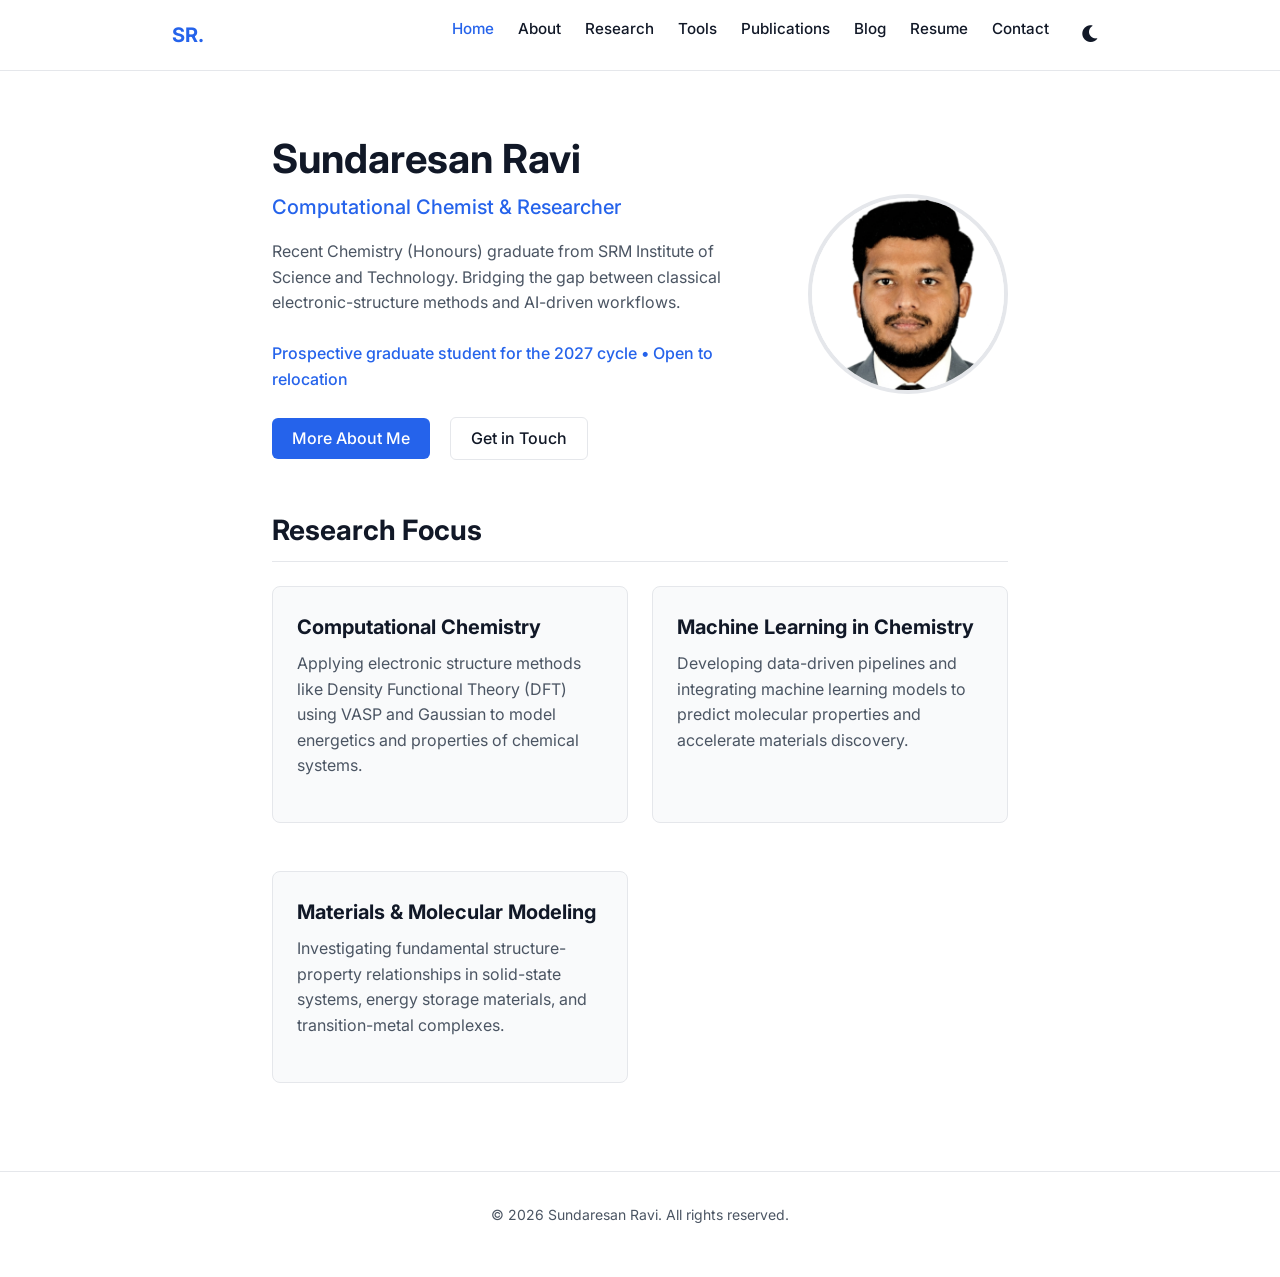
==== index.html @ dd12f919 "Add files via upload" ====
<!DOCTYPE html>
<html lang="en">
<head>
  <meta charset="UTF-8">
  <meta name="viewport" content="width=device-width, initial-scale=1.0">
  <meta name="description" content="Sundaresan Ravi - Undergraduate Computational Chemist">
  <title>Sundaresan Ravi | Computational Chemistry</title>
  <link rel="canonical" href="https://sundaresanravi-aichem.github.io/">
  <link rel="stylesheet" href="css/style.css">
  <link href="https://fonts.googleapis.com/css2?family=Inter:wght@400;500;700&display=swap" rel="stylesheet">
  <link rel="stylesheet" href="https://cdnjs.cloudflare.com/ajax/libs/font-awesome/6.0.0/css/all.min.css">
  <!-- Open Graph / Facebook -->
  <meta property="og:type" content="website">
  <meta property="og:url" content="https://sundaresanravi-aichem.github.io/">
  <meta property="og:title" content="Sundaresan Ravi | Computational Chemistry">
  <meta property="og:description" content="Undergraduate Computational Chemist specializing in DFT and Machine Learning.">
  <meta property="og:image" content="https://sundaresanravi-aichem.github.io/images/og-image.jpg">
  <!-- Twitter -->
  <meta property="twitter:card" content="summary_large_image">
  <meta property="twitter:url" content="https://sundaresanravi-aichem.github.io/">
  <meta property="twitter:title" content="Sundaresan Ravi | Computational Chemistry">
  <meta property="twitter:description" content="Undergraduate Computational Chemist specializing in DFT and Machine Learning.">
  <meta property="twitter:image" content="https://sundaresanravi-aichem.github.io/images/og-image.jpg">
  
  <script type="application/ld+json">
  {
    "@context": "https://schema.org",
    "@type": "Person",
    "name": "Sundaresan Ravi",
    "url": "https://sundaresanravi-aichem.github.io/",
    "jobTitle": "Undergraduate Chemistry Student",
    "worksFor": {
      "@type": "Organization",
      "name": "SRM Institute of Science and Technology"
    }
  }
  </script>
</head>
<body>
  <header>
    <nav>
      <div class="logo">
        <a href="index.html" style="font-weight: 700; font-size: 1.25rem;">SR.</a>
      </div>
      <button class="mobile-menu-btn" id="mobile-menu-btn" aria-label="Toggle navigation menu" aria-expanded="false">
        <i class="fas fa-bars"></i>
      </button>
      <ul class="nav-links" id="nav-links">
        <li><a href="index.html">Home</a></li>
        <li><a href="about.html">About</a></li>
        <li><a href="research.html">Research</a></li>
        <li><a href="tools.html">Tools</a></li>
        <li><a href="publications.html">Publications</a></li>
        <li><a href="blog.html">Blog</a></li>
        <li><a href="resume.html">Resume</a></li>
        <li><a href="contact.html">Contact</a></li>
        <li>
          <button class="theme-toggle" id="theme-toggle" aria-label="Toggle dark mode">
            <i class="fas fa-moon"></i>
          </button>
        </li>
      </ul>
    </nav>
  </header>

  <main class="fade-in">
    <section class="hero">
      <div class="hero-text">
        <h1>Sundaresan Ravi</h1>
        <p class="tagline">Computational Chemist & Researcher</p>
        <p>
          Recent Chemistry (Honours) graduate from SRM Institute of Science and Technology. 
          Bridging the gap between classical electronic-structure methods and AI-driven workflows. 
          <br><br>
          <span style="font-weight: 500; color: var(--accent-color);">Prospective graduate student for the 2027 cycle &bull; Open to relocation</span>
        </p>
        <div style="margin-top: 1.5rem;">
          <a href="about.html" class="btn btn-primary" style="margin-right: 1rem;">More About Me</a>
          <a href="contact.html" class="btn btn-outline">Get in Touch</a>
        </div>
      </div>
      <div class="hero-image" style="flex-shrink: 0;">
        <img src="images/profile.png" alt="Sundaresan Ravi" style="border-radius: 50%; width: 200px; height: 200px; object-fit: cover; border: 4px solid var(--border-color);">
      </div>
    </section>

    <section>
      <h2>Research Focus</h2>
      <div style="display: grid; grid-template-columns: repeat(auto-fit, minmax(300px, 1fr)); gap: 1.5rem; margin-top: 1.5rem;">
        <div class="card">
          <h3>Computational Chemistry</h3>
          <p>Applying electronic structure methods like Density Functional Theory (DFT) using VASP and Gaussian to model energetics and properties of chemical systems.</p>
        </div>
        <div class="card">
          <h3>Machine Learning in Chemistry</h3>
          <p>Developing data-driven pipelines and integrating machine learning models to predict molecular properties and accelerate materials discovery.</p>
        </div>
        <div class="card">
          <h3>Materials & Molecular Modeling</h3>
          <p>Investigating fundamental structure-property relationships in solid-state systems, energy storage materials, and transition-metal complexes.</p>
        </div>
      </div>
    </section>
  </main>

  <footer>
    <p>&copy; 2026 Sundaresan Ravi. All rights reserved.</p>
  </footer>
  <script src="js/main.js"></script>
</body>
</html>
---- css/style.css ----
:root {
  --bg-color: #ffffff;
  --text-main: #111827;
  --text-muted: #4b5563;
  --accent-color: #2563eb;
  --accent-hover: #1d4ed8;
  --nav-bg: rgba(255, 255, 255, 0.8);
  --border-color: #e5e7eb;
  --card-bg: #f9fafb;
}

[data-theme="dark"] {
  --bg-color: #000000;
  --text-main: #ffffff;
  --text-muted: #a1a1aa;
  --accent-color: #60a5fa;
  --accent-hover: #93c5fd;
  --nav-bg: rgba(0, 0, 0, 0.8);
  --border-color: #27272a;
  --card-bg: #121212;
}

* {
  margin: 0;
  padding: 0;
  box-sizing: border-box;
}

body {
  font-family: 'Inter', -apple-system, BlinkMacSystemFont, "Segoe UI", Roboto, Helvetica, Arial, sans-serif;
  background-color: var(--bg-color);
  color: var(--text-main);
  line-height: 1.6;
  transition: background-color 0.3s ease, color 0.3s ease;
}

a {
  color: var(--accent-color);
  text-decoration: none;
  transition: color 0.2s ease;
}

a:hover {
  color: var(--accent-hover);
}

header {
  position: sticky;
  top: 0;
  z-index: 100;
  background: var(--nav-bg);
  backdrop-filter: blur(10px);
  border-bottom: 1px solid var(--border-color);
}

nav {
  max-width: 1000px;
  margin: 0 auto;
  padding: 1rem 2rem;
  display: flex;
  justify-content: space-between;
  align-items: center;
}

.nav-links {
  display: flex;
  gap: 1.5rem;
  list-style: none;
}

.nav-links a {
  color: var(--text-main);
  font-weight: 500;
  font-size: 0.95rem;
}

.nav-links a:hover,
.nav-links a.active {
  color: var(--accent-color);
}

.theme-toggle {
  background: none;
  border: none;
  cursor: pointer;
  color: var(--text-main);
  font-size: 1.2rem;
  padding: 0.5rem;
  border-radius: 50%;
  transition: background-color 0.2s;
}

.theme-toggle:hover {
  background-color: var(--card-bg);
}

.mobile-menu-btn {
  display: none;
  background: none;
  border: none;
  cursor: pointer;
  color: var(--text-main);
  font-size: 1.5rem;
}

main {
  max-width: 800px;
  margin: 0 auto;
  padding: 4rem 2rem;
  min-height: calc(100vh - 140px);
}

h1, h2, h3, h4 {
  color: var(--text-main);
  margin-bottom: 1rem;
  font-weight: 700;
}

h1 {
  font-size: 2.5rem;
  line-height: 1.2;
}

h2 {
  font-size: 1.75rem;
  margin-top: 2.5rem;
  border-bottom: 1px solid var(--border-color);
  padding-bottom: 0.5rem;
}

h3 {
  font-size: 1.25rem;
  margin-top: 1.5rem;
}

p {
  margin-bottom: 1.2rem;
  color: var(--text-muted);
}

.hero {
  display: flex;
  align-items: center;
  gap: 2rem;
  margin-bottom: 3rem;
}

.hero-text {
  flex: 1;
}

.hero-text h1 {
  margin-bottom: 0.5rem;
}

.hero-text .tagline {
  font-size: 1.25rem;
  color: var(--accent-color);
  margin-bottom: 1rem;
  font-weight: 500;
}

.btn {
  display: inline-block;
  padding: 0.5rem 1.25rem;
  border-radius: 6px;
  font-weight: 500;
  text-align: center;
  transition: background-color 0.2s, color 0.2s;
  cursor: pointer;
}

.btn-primary {
  background-color: var(--accent-color);
  color: #fff !important;
}

.btn-primary:hover {
  background-color: var(--accent-hover);
}

.btn-outline {
  border: 1px solid var(--border-color);
  color: var(--text-main) !important;
}

.btn-outline:hover {
  border-color: var(--accent-color);
  color: var(--accent-color) !important;
}

.card {
  background-color: var(--card-bg);
  border: 1px solid var(--border-color);
  border-radius: 8px;
  padding: 1.5rem;
  margin-bottom: 1.5rem;
  transition: transform 0.2s, box-shadow 0.2s;
}

.card:hover {
  transform: translateY(-2px);
  box-shadow: 0 4px 6px -1px rgba(0, 0, 0, 0.1);
}

.card h3 {
  margin-top: 0;
  margin-bottom: 0.5rem;
}

.card-meta {
  font-size: 0.875rem;
  color: var(--text-muted);
  margin-bottom: 1rem;
  font-weight: 500;
}

.tag-list {
  display: flex;
  flex-wrap: wrap;
  gap: 0.5rem;
  margin-top: 1rem;
}

.tag {
  background-color: var(--bg-color);
  border: 1px solid var(--border-color);
  padding: 0.25rem 0.75rem;
  border-radius: 9999px;
  font-size: 0.75rem;
  font-weight: 500;
  color: var(--text-muted);
}

.timeline {
  position: relative;
  border-left: 2px solid var(--border-color);
  padding-left: 1.5rem;
  margin-top: 2rem;
}

.timeline-item {
  position: relative;
  margin-bottom: 2rem;
}

.timeline-item::before {
  content: '';
  position: absolute;
  left: -1.85rem;
  top: 0.3rem;
  width: 0.75rem;
  height: 0.75rem;
  background-color: var(--accent-color);
  border-radius: 50%;
  border: 2px solid var(--bg-color);
}

.contact-grid {
  display: grid;
  grid-template-columns: repeat(auto-fit, minmax(250px, 1fr));
  gap: 1.5rem;
  margin-top: 2rem;
}

.contact-item {
  display: flex;
  align-items: center;
  gap: 1rem;
  padding: 1rem;
  background: var(--card-bg);
  border: 1px solid var(--border-color);
  border-radius: 8px;
}

.contact-item i {
  font-size: 1.5rem;
  color: var(--accent-color);
}

footer {
  text-align: center;
  padding: 2rem;
  border-top: 1px solid var(--border-color);
  color: var(--text-muted);
  font-size: 0.875rem;
}

/* Animations */
.fade-in {
  animation: fadeIn 0.5s ease-in-out;
}

@keyframes fadeIn {
  from { opacity: 0; transform: translateY(10px); }
  to { opacity: 1; transform: translateY(0); }
}

/* Responsive */
@media (max-width: 768px) {
  .nav-links {
    display: none;
    position: absolute;
    top: 100%;
    left: 0;
    width: 100%;
    background: var(--nav-bg);
    flex-direction: column;
    padding: 1rem;
    border-bottom: 1px solid var(--border-color);
    text-align: center;
  }
  
  .nav-links.show {
    display: flex;
  }
  
  .mobile-menu-btn {
    display: block;
  }
  
  .hero {
    flex-direction: column-reverse;
    text-align: center;
  }
  
  main {
    padding: 2rem 1.5rem;
  }
}
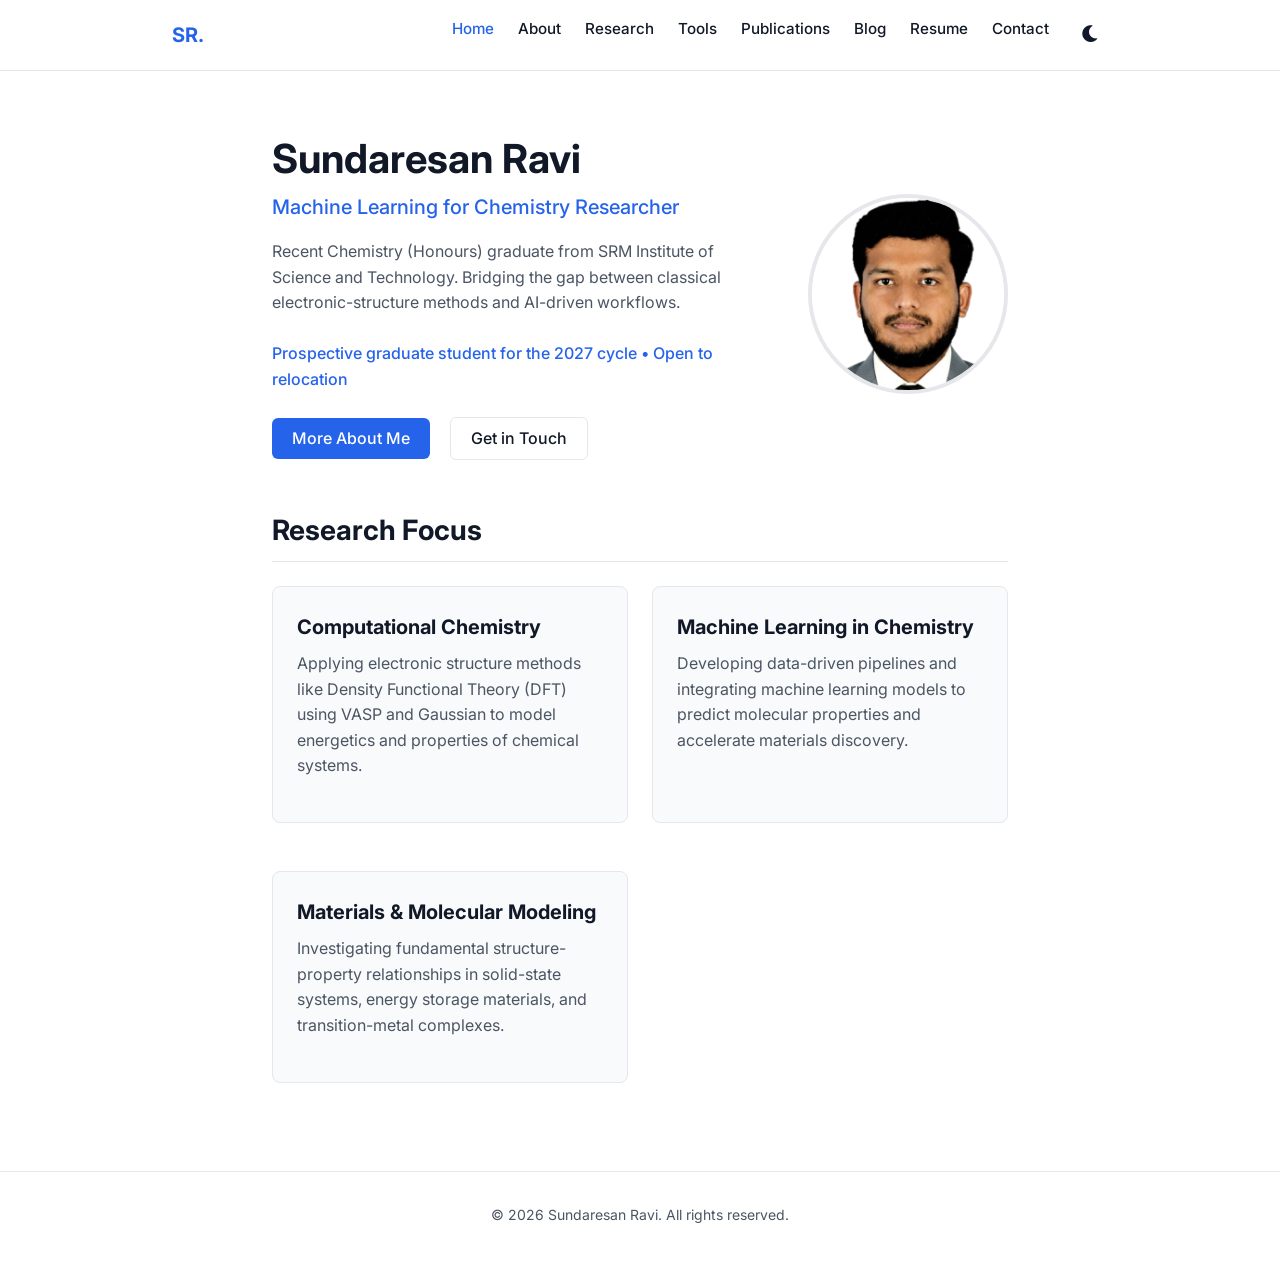
==== commit 26bac425: "Update personal information and meta tags in index.html" ====
--- a/index.html
+++ b/index.html
@@ -1,114 +1,120 @@
-<!DOCTYPE html>
-<html lang="en">
-<head>
-  <meta charset="UTF-8">
-  <meta name="viewport" content="width=device-width, initial-scale=1.0">
-  <meta name="description" content="Sundaresan Ravi - Undergraduate Computational Chemist">
-  <title>Sundaresan Ravi | Computational Chemistry</title>
-  <link rel="canonical" href="https://sundaresanravi-aichem.github.io/">
-  <link rel="stylesheet" href="css/style.css">
-  <link href="https://fonts.googleapis.com/css2?family=Inter:wght@400;500;700&display=swap" rel="stylesheet">
-  <link rel="stylesheet" href="https://cdnjs.cloudflare.com/ajax/libs/font-awesome/6.0.0/css/all.min.css">
-  <!-- Open Graph / Facebook -->
-  <meta property="og:type" content="website">
-  <meta property="og:url" content="https://sundaresanravi-aichem.github.io/">
-  <meta property="og:title" content="Sundaresan Ravi | Computational Chemistry">
-  <meta property="og:description" content="Undergraduate Computational Chemist specializing in DFT and Machine Learning.">
-  <meta property="og:image" content="https://sundaresanravi-aichem.github.io/images/og-image.jpg">
-  <!-- Twitter -->
-  <meta property="twitter:card" content="summary_large_image">
-  <meta property="twitter:url" content="https://sundaresanravi-aichem.github.io/">
-  <meta property="twitter:title" content="Sundaresan Ravi | Computational Chemistry">
-  <meta property="twitter:description" content="Undergraduate Computational Chemist specializing in DFT and Machine Learning.">
-  <meta property="twitter:image" content="https://sundaresanravi-aichem.github.io/images/og-image.jpg">
-  
-  <script type="application/ld+json">
-  {
-    "@context": "https://schema.org",
-    "@type": "Person",
-    "name": "Sundaresan Ravi",
-    "url": "https://sundaresanravi-aichem.github.io/",
-    "jobTitle": "Undergraduate Chemistry Student",
-    "worksFor": {
-      "@type": "Organization",
-      "name": "SRM Institute of Science and Technology"
-    }
-  }
-  </script>
-</head>
-<body>
-  <header>
-    <nav>
-      <div class="logo">
-        <a href="index.html" style="font-weight: 700; font-size: 1.25rem;">SR.</a>
-      </div>
-      <button class="mobile-menu-btn" id="mobile-menu-btn" aria-label="Toggle navigation menu" aria-expanded="false">
-        <i class="fas fa-bars"></i>
-      </button>
-      <ul class="nav-links" id="nav-links">
-        <li><a href="index.html">Home</a></li>
-        <li><a href="about.html">About</a></li>
-        <li><a href="research.html">Research</a></li>
-        <li><a href="tools.html">Tools</a></li>
-        <li><a href="publications.html">Publications</a></li>
-        <li><a href="blog.html">Blog</a></li>
-        <li><a href="resume.html">Resume</a></li>
-        <li><a href="contact.html">Contact</a></li>
-        <li>
-          <button class="theme-toggle" id="theme-toggle" aria-label="Toggle dark mode">
-            <i class="fas fa-moon"></i>
-          </button>
-        </li>
-      </ul>
-    </nav>
-  </header>
-
-  <main class="fade-in">
-    <section class="hero">
-      <div class="hero-text">
-        <h1>Sundaresan Ravi</h1>
-        <p class="tagline">Computational Chemist & Researcher</p>
-        <p>
-          Recent Chemistry (Honours) graduate from SRM Institute of Science and Technology. 
-          Bridging the gap between classical electronic-structure methods and AI-driven workflows. 
-          <br><br>
-          <span style="font-weight: 500; color: var(--accent-color);">Prospective graduate student for the 2027 cycle &bull; Open to relocation</span>
-        </p>
-        <div style="margin-top: 1.5rem;">
-          <a href="about.html" class="btn btn-primary" style="margin-right: 1rem;">More About Me</a>
-          <a href="contact.html" class="btn btn-outline">Get in Touch</a>
-        </div>
-      </div>
-      <div class="hero-image" style="flex-shrink: 0;">
-        <img src="images/profile.png" alt="Sundaresan Ravi" style="border-radius: 50%; width: 200px; height: 200px; object-fit: cover; border: 4px solid var(--border-color);">
-      </div>
-    </section>
-
-    <section>
-      <h2>Research Focus</h2>
-      <div style="display: grid; grid-template-columns: repeat(auto-fit, minmax(300px, 1fr)); gap: 1.5rem; margin-top: 1.5rem;">
-        <div class="card">
-          <h3>Computational Chemistry</h3>
-          <p>Applying electronic structure methods like Density Functional Theory (DFT) using VASP and Gaussian to model energetics and properties of chemical systems.</p>
-        </div>
-        <div class="card">
-          <h3>Machine Learning in Chemistry</h3>
-          <p>Developing data-driven pipelines and integrating machine learning models to predict molecular properties and accelerate materials discovery.</p>
-        </div>
-        <div class="card">
-          <h3>Materials & Molecular Modeling</h3>
-          <p>Investigating fundamental structure-property relationships in solid-state systems, energy storage materials, and transition-metal complexes.</p>
-        </div>
-      </div>
-    </section>
-  </main>
-
-  <footer>
-    <p>&copy; 2026 Sundaresan Ravi. All rights reserved.</p>
-  </footer>
-  <script src="js/main.js"></script>
-</body>
-</html>
+<!DOCTYPE html>
+<html lang="en">
+<head>
+  <meta charset="UTF-8">
+  <meta name="viewport" content="width=device-width, initial-scale=1.0">
+  <meta name="description" content="Sundaresan Ravi - Machine Learning for Chemistry & Computational Researcher">
+  <title>Sundaresan Ravi | Machine Learning for Chemistry</title>
+  <link rel="canonical" href="https://sundaresanravi-aichem.github.io/">
+
+  <link rel="preconnect" href="https://fonts.googleapis.com">
+  <link rel="preconnect" href="https://fonts.gstatic.com" crossorigin>
+  <link rel="preconnect" href="https://cdnjs.cloudflare.com" crossorigin>
+  <link rel="preload" as="image" href="images/profile.png">
+
+  <link rel="stylesheet" href="css/style.css">
+  <link href="https://fonts.googleapis.com/css2?family=Inter:wght@400;500;700&display=swap" rel="stylesheet">
+  <link rel="stylesheet" href="https://cdnjs.cloudflare.com/ajax/libs/font-awesome/6.0.0/css/all.min.css">
+  <!-- Open Graph / Facebook -->
+  <meta property="og:type" content="website">
+  <meta property="og:url" content="https://sundaresanravi-aichem.github.io/">
+  <meta property="og:title" content="Sundaresan Ravi | Machine Learning for Chemistry">
+  <meta property="og:description" content="Machine Learning for Chemistry Researcher specializing in AI-driven materials discovery and DFT.">
+  <meta property="og:image" content="https://sundaresanravi-aichem.github.io/images/og-image.jpg">
+  <!-- Twitter -->
+  <meta property="twitter:card" content="summary_large_image">
+  <meta property="twitter:url" content="https://sundaresanravi-aichem.github.io/">
+  <meta property="twitter:title" content="Sundaresan Ravi | Machine Learning for Chemistry">
+  <meta property="twitter:description" content="Machine Learning for Chemistry Researcher specializing in AI-driven materials discovery and DFT.">
+  <meta property="twitter:image" content="https://sundaresanravi-aichem.github.io/images/og-image.jpg">
+  
+  <script type="application/ld+json">
+  {
+    "@context": "https://schema.org",
+    "@type": "Person",
+    "name": "Sundaresan Ravi",
+    "url": "https://sundaresanravi-aichem.github.io/",
+    "jobTitle": "Undergraduate Chemistry Student",
+    "worksFor": {
+      "@type": "Organization",
+      "name": "SRM Institute of Science and Technology"
+    }
+  }
+  </script>
+</head>
+<body>
+  <header>
+    <nav>
+      <div class="logo">
+        <a href="index.html" style="font-weight: 700; font-size: 1.25rem;">SR.</a>
+      </div>
+      <button class="mobile-menu-btn" id="mobile-menu-btn" aria-label="Toggle navigation menu" aria-expanded="false">
+        <i class="fas fa-bars"></i>
+      </button>
+      <ul class="nav-links" id="nav-links">
+        <li><a href="index.html">Home</a></li>
+        <li><a href="about.html">About</a></li>
+        <li><a href="research.html">Research</a></li>
+        <li><a href="tools.html">Tools</a></li>
+        <li><a href="publications.html">Publications</a></li>
+        <li><a href="blog.html">Blog</a></li>
+        <li><a href="resume.html">Resume</a></li>
+        <li><a href="contact.html">Contact</a></li>
+        <li>
+          <button class="theme-toggle" id="theme-toggle" aria-label="Toggle dark mode">
+            <i class="fas fa-moon"></i>
+          </button>
+        </li>
+      </ul>
+    </nav>
+  </header>
+
+  <main class="fade-in">
+    <section class="hero">
+      <div class="hero-text">
+        <h1>Sundaresan Ravi</h1>
+        <p class="tagline">Machine Learning for Chemistry Researcher</p>
+        <p>
+          Recent Chemistry (Honours) graduate from SRM Institute of Science and Technology. 
+          Bridging the gap between classical electronic-structure methods and AI-driven workflows. 
+          <br><br>
+          <span style="font-weight: 500; color: var(--accent-color);">Prospective graduate student for the 2027 cycle &bull; Open to relocation</span>
+        </p>
+        <div style="margin-top: 1.5rem;">
+          <a href="about.html" class="btn btn-primary" style="margin-right: 1rem;">More About Me</a>
+          <a href="contact.html" class="btn btn-outline">Get in Touch</a>
+        </div>
+      </div>
+      <div class="hero-image" style="flex-shrink: 0;">
+        <img src="images/profile.png" alt="Sundaresan Ravi" width="200" height="200" style="border-radius: 50%; object-fit: cover; border: 4px solid var(--border-color);">
+      </div>
+    </section>
+
+    <section>
+      <h2>Research Focus</h2>
+      <div style="display: grid; grid-template-columns: repeat(auto-fit, minmax(300px, 1fr)); gap: 1.5rem; margin-top: 1.5rem;">
+        <div class="card">
+          <h3>Computational Chemistry</h3>
+          <p>Applying electronic structure methods like Density Functional Theory (DFT) using VASP and Gaussian to model energetics and properties of chemical systems.</p>
+        </div>
+        <div class="card">
+          <h3>Machine Learning in Chemistry</h3>
+          <p>Developing data-driven pipelines and integrating machine learning models to predict molecular properties and accelerate materials discovery.</p>
+        </div>
+        <div class="card">
+          <h3>Materials & Molecular Modeling</h3>
+          <p>Investigating fundamental structure-property relationships in solid-state systems, energy storage materials, and transition-metal complexes.</p>
+        </div>
+      </div>
+    </section>
+  </main>
+
+  <footer>
+    <p>&copy; 2026 Sundaresan Ravi. All rights reserved.</p>
+  </footer>
+  <script src="js/main.js"></script>
+</body>
+</html>
 
 
 
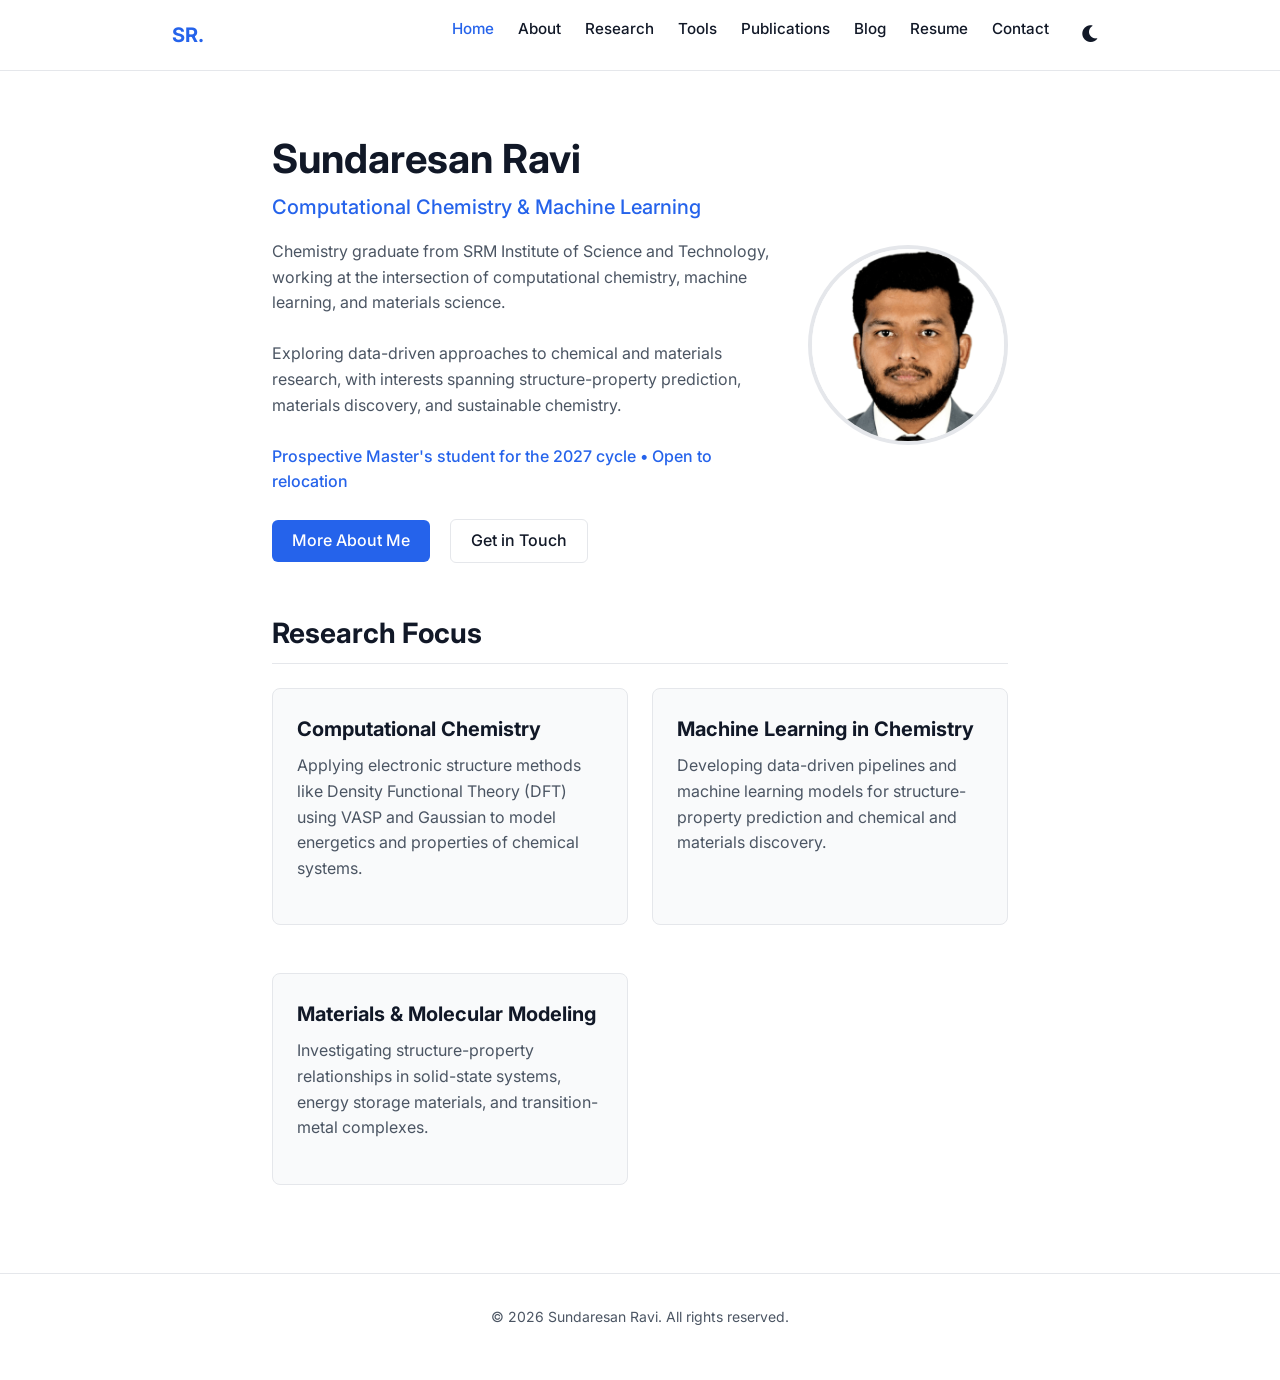
==== commit 05dbe6c6: "Revise index.html for updated personal information Updated meta tags and content for improved clarit" ====
--- a/index.html
+++ b/index.html
@@ -3,8 +3,8 @@
 <head>
   <meta charset="UTF-8">
   <meta name="viewport" content="width=device-width, initial-scale=1.0">
-  <meta name="description" content="Sundaresan Ravi - Machine Learning for Chemistry & Computational Researcher">
-  <title>Sundaresan Ravi | Machine Learning for Chemistry</title>
+  <meta name="description" content="Sundaresan Ravi - Chemistry Graduate in Computational Chemistry, Machine Learning & Materials Science">
+  <title>Sundaresan Ravi | Computational Chemistry & Machine Learning</title>
   <link rel="canonical" href="https://sundaresanravi-aichem.github.io/">
 
   <link rel="preconnect" href="https://fonts.googleapis.com">
@@ -15,17 +15,19 @@
   <link rel="stylesheet" href="css/style.css">
   <link href="https://fonts.googleapis.com/css2?family=Inter:wght@400;500;700&display=swap" rel="stylesheet">
   <link rel="stylesheet" href="https://cdnjs.cloudflare.com/ajax/libs/font-awesome/6.0.0/css/all.min.css">
+
   <!-- Open Graph / Facebook -->
   <meta property="og:type" content="website">
   <meta property="og:url" content="https://sundaresanravi-aichem.github.io/">
-  <meta property="og:title" content="Sundaresan Ravi | Machine Learning for Chemistry">
-  <meta property="og:description" content="Machine Learning for Chemistry Researcher specializing in AI-driven materials discovery and DFT.">
+  <meta property="og:title" content="Sundaresan Ravi | Computational Chemistry & Machine Learning">
+  <meta property="og:description" content="Chemistry graduate exploring computational chemistry, machine learning, and data-driven materials research.">
   <meta property="og:image" content="https://sundaresanravi-aichem.github.io/images/og-image.jpg">
+
   <!-- Twitter -->
   <meta property="twitter:card" content="summary_large_image">
   <meta property="twitter:url" content="https://sundaresanravi-aichem.github.io/">
-  <meta property="twitter:title" content="Sundaresan Ravi | Machine Learning for Chemistry">
-  <meta property="twitter:description" content="Machine Learning for Chemistry Researcher specializing in AI-driven materials discovery and DFT.">
+  <meta property="twitter:title" content="Sundaresan Ravi | Computational Chemistry & Machine Learning">
+  <meta property="twitter:description" content="Chemistry graduate exploring computational chemistry, machine learning, and data-driven materials research.">
   <meta property="twitter:image" content="https://sundaresanravi-aichem.github.io/images/og-image.jpg">
   
   <script type="application/ld+json">
@@ -34,7 +36,7 @@
     "@type": "Person",
     "name": "Sundaresan Ravi",
     "url": "https://sundaresanravi-aichem.github.io/",
-    "jobTitle": "Undergraduate Chemistry Student",
+    "jobTitle": "Chemistry Graduate",
     "worksFor": {
       "@type": "Organization",
       "name": "SRM Institute of Science and Technology"
@@ -73,12 +75,15 @@
     <section class="hero">
       <div class="hero-text">
         <h1>Sundaresan Ravi</h1>
-        <p class="tagline">Machine Learning for Chemistry Researcher</p>
+        <p class="tagline">Computational Chemistry & Machine Learning</p>
         <p>
-          Recent Chemistry (Honours) graduate from SRM Institute of Science and Technology. 
-          Bridging the gap between classical electronic-structure methods and AI-driven workflows. 
+          Chemistry graduate from SRM Institute of Science and Technology, working at the intersection of 
+          computational chemistry, machine learning, and materials science.
           <br><br>
-          <span style="font-weight: 500; color: var(--accent-color);">Prospective graduate student for the 2027 cycle &bull; Open to relocation</span>
+          Exploring data-driven approaches to chemical and materials research, with interests spanning 
+          structure-property prediction, materials discovery, and sustainable chemistry.
+          <br><br>
+          <span style="font-weight: 500; color: var(--accent-color);">Prospective Master's student for the 2027 cycle &bull; Open to relocation</span>
         </p>
         <div style="margin-top: 1.5rem;">
           <a href="about.html" class="btn btn-primary" style="margin-right: 1rem;">More About Me</a>
@@ -99,11 +104,11 @@
         </div>
         <div class="card">
           <h3>Machine Learning in Chemistry</h3>
-          <p>Developing data-driven pipelines and integrating machine learning models to predict molecular properties and accelerate materials discovery.</p>
+          <p>Developing data-driven pipelines and machine learning models for structure-property prediction and chemical and materials discovery.</p>
         </div>
         <div class="card">
           <h3>Materials & Molecular Modeling</h3>
-          <p>Investigating fundamental structure-property relationships in solid-state systems, energy storage materials, and transition-metal complexes.</p>
+          <p>Investigating structure-property relationships in solid-state systems, energy storage materials, and transition-metal complexes.</p>
         </div>
       </div>
     </section>
@@ -115,6 +120,3 @@
   <script src="js/main.js"></script>
 </body>
 </html>
-
-
-
